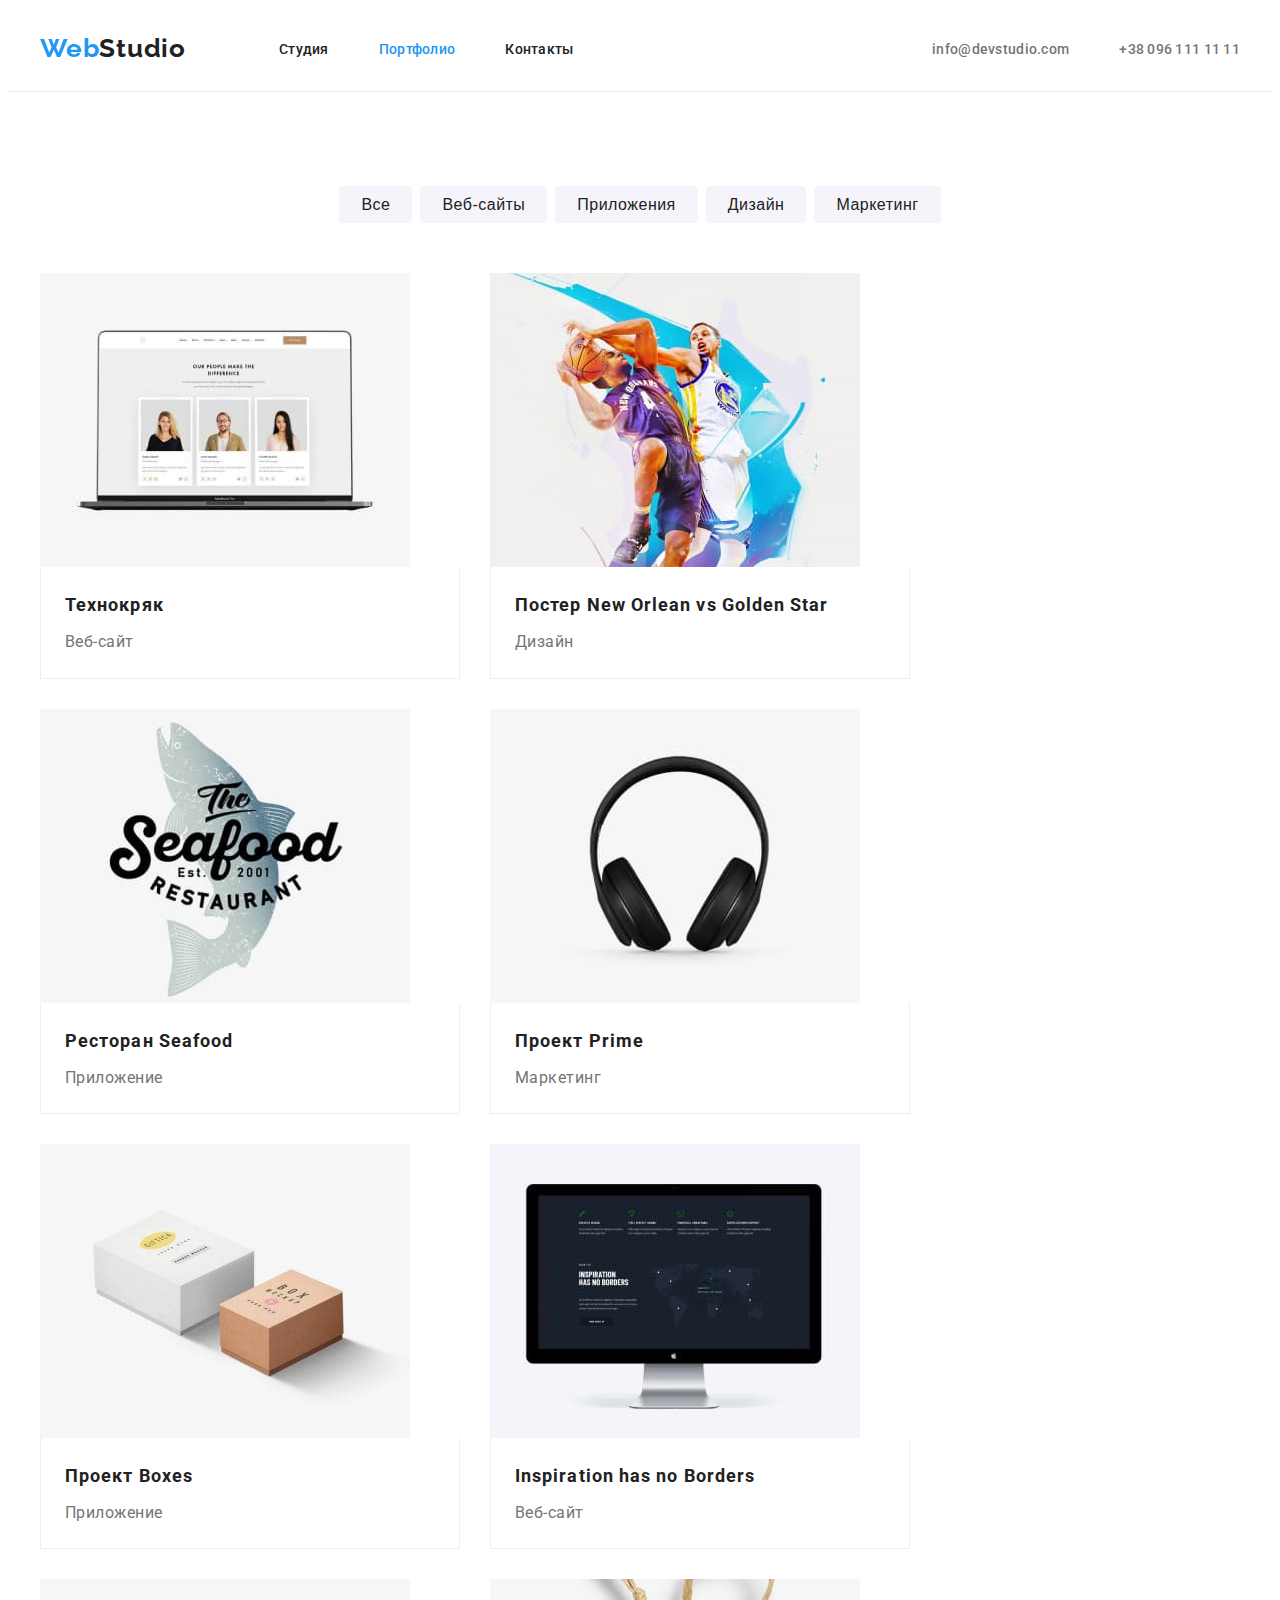
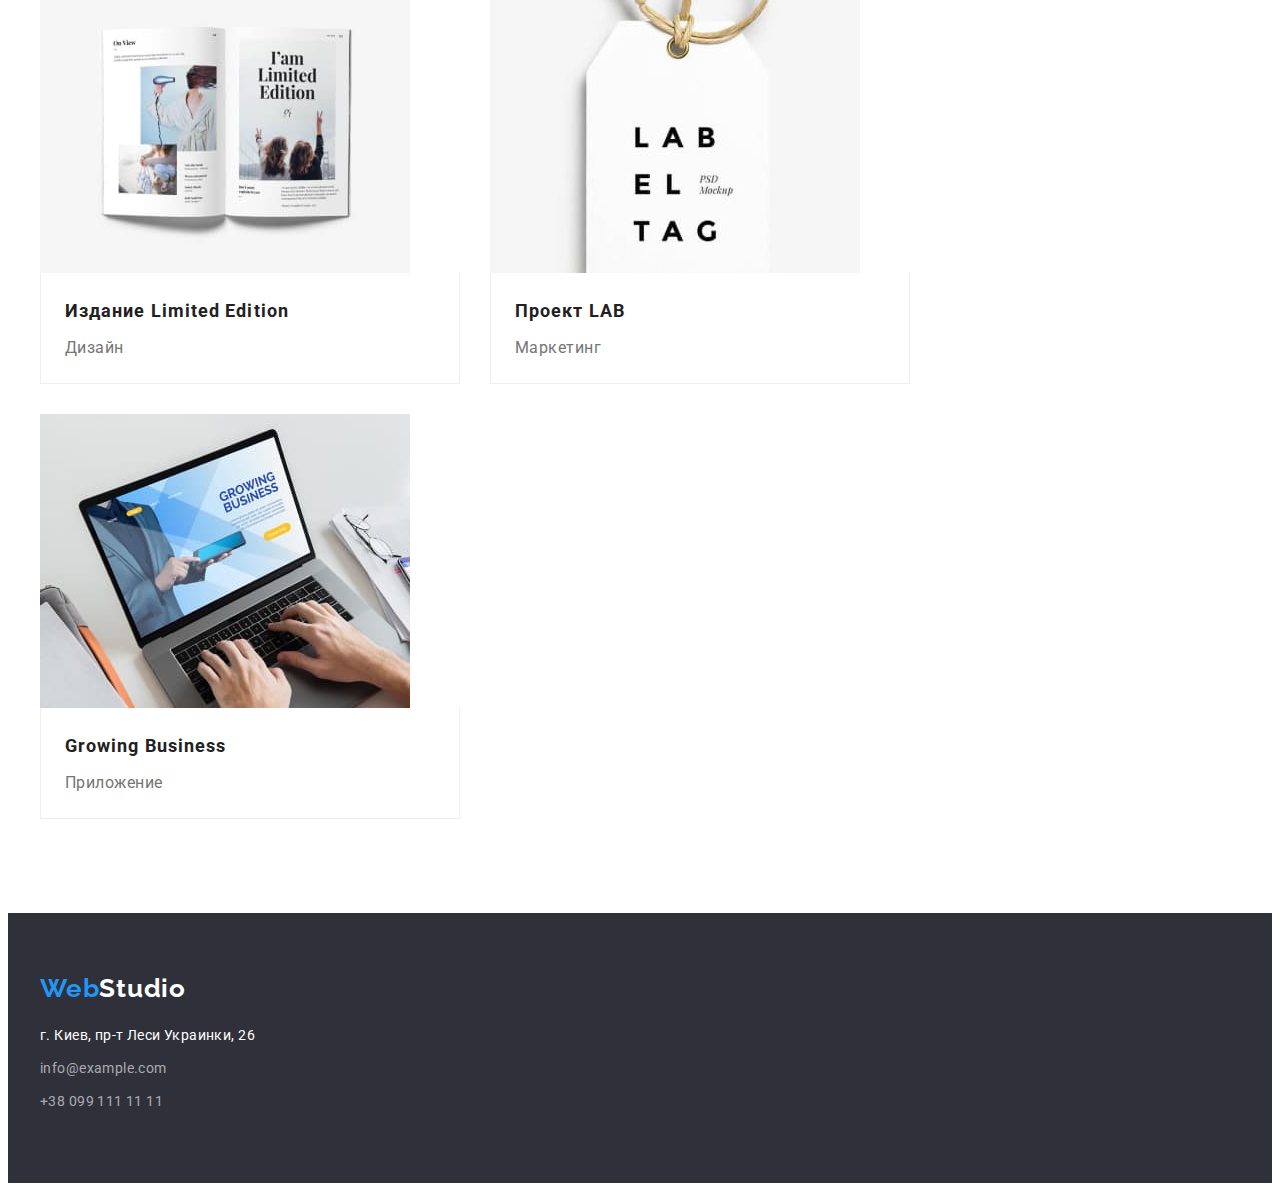
==== portfolio.html @ 21723111 "add margin/padding and flex" ====
<!DOCTYPE html>
<html lang="ru">
  <head>
    <meta charset="UTF-8" />
    <meta http-equiv="X-UA-Compatible" content="IE=edge" />
    <meta name="viewport" content="width=device-width, initial-scale=1.0" />
    <title>Portfolio</title>
    <link rel="preconnect" href="https://fonts.googleapis.com" />
    <link rel="preconnect" href="https://fonts.gstatic.com" crossorigin />
    <link
      href="https://fonts.googleapis.com/css2?family=Raleway:wght@700&family=Roboto:wght@400;500;700;900&display=swap"
      rel="stylesheet"
    />
    <link
      rel="stylesheet"
      href="https://cdnjs.cloudflare.com/ajax/libs/modern-normalize/1.1.0/modern-normalize.min.css"
      integrity="sha512-wpPYUAdjBVSE4KJnH1VR1HeZfpl1ub8YT/NKx4PuQ5NmX2tKuGu6U/JRp5y+Y8XG2tV+wKQpNHVUX03MfMFn9Q=="
      crossorigin="anonymous"
      referrerpolicy="no-referrer"
    />
    <link rel="stylesheet" href="./css/styles.css" />
  </head>
  <body>
    <header class="header">
      <div class="container">
        <a class="header-logo link" href="./index.html" lang="en"
          ><span class="logo-accent">Web</span>Studio</a
        >
        <nav class="header-nav">
          <ul class="header-nav-list list">
            <li class="header-nav-item">
              <a href="./index.html" class="header-nav-link link">Студия</a>
            </li>
            <li class="header-nav-item">
              <a href="./portfolio.html" class="header-nav-link link current">Портфолио</a>
            </li>
            <li class="header-nav-item">
              <a href="" class="header-nav-link link">Контакты</a>
            </li>
          </ul>
        </nav>
        <ul class="header-contacts list">
          <li class="header-contacts-item">
            <a href="mailto:info@devstudio.com" class="header-contacts-link link"
              >info@devstudio.com</a
            >
          </li>
          <li class="header-contacts-item">
            <a href="tel:+380961111111" class="header-contacts-link link">+38 096 111 11 11</a>
          </li>
        </ul>
      </div>
    </header>
    <main>
      <section class="projects section">
        <div class="container">
          <h1 class="visually-hidden">Портфолио</h1>
          <ul class="projects-filter list">
            <li class="projects-filter-item">
              <button type="button" class="projects-filter-btn">Все</button>
            </li>
            <li class="projects-filter-item">
              <button type="button" class="projects-filter-btn">Веб-сайты</button>
            </li>
            <li class="projects-filter-item">
              <button type="button" class="projects-filter-btn">Приложения</button>
            </li>
            <li class="projects-filter-item">
              <button type="button" class="projects-filter-btn">Дизайн</button>
            </li>
            <li class="projects-filter-item">
              <button type="button" class="projects-filter-btn">Маркетинг</button>
            </li>
          </ul>
          <ul class="projects-exaples-list list">
            <li class="projects-exaples-item">
              <a href="" class="projects-exaples-link link">
                <img
                  src="./images/portfolio/portfolio-img-1.jpg"
                  alt="Монитор с изображением сайта"
                  width="370"
                  height="294"
                />
                <div class="project-exaples-desc">
                  <h2 class="projects-exaples-title">Технокряк</h2>
                  <p class="projects-exaples-text">Веб-сайт</p>
                </div>
              </a>
            </li>
            <li class="projects-exaples-item">
              <a href="" class="projects-exaples-link link">
                <img
                  src="./images/portfolio/portfolio-img-2.jpg"
                  alt="Два баскетболиста с мячом"
                  width="370"
                  height="294"
                />
                <div class="project-exaples-desc">
                  <h2 class="projects-exaples-title">Постер New Orlean vs Golden Star</h2>
                  <p class="projects-exaples-text">Дизайн</p>
                </div>
              </a>
            </li>
            <li class="projects-exaples-item">
              <a href="" class="portfolio-exaples-link link">
                <img
                  src="./images/portfolio/portfolio-img-3.jpg"
                  alt="Логотип рыбного ресторана"
                  width="370"
                  height="294"
                />
                <div class="project-exaples-desc">
                  <h2 class="projects-exaples-title">Ресторан Seafood</h2>
                  <p class="projects-exaples-text">Приложение</p>
                </div>
              </a>
            </li>
            <li class="projects-exaples-item">
              <a href="" class="projects-exaples-link link">
                <img
                  src="./images/portfolio/portfolio-img-4.jpg"
                  alt="Наушники"
                  width="370"
                  height="294"
                />
                <div class="project-exaples-desc">
                  <h2 class="projects-exaples-title">Проект Prime</h2>
                  <p class="projects-exaples-text">Маркетинг</p>
                </div>
              </a>
            </li>
            <li class="projects-exaples-item">
              <a href="" class="projects-exaples-link link">
                <img
                  src="./images/portfolio/portfolio-img-5.jpg"
                  alt="Две коробки"
                  width="370"
                  height="294"
                />
                <div class="project-exaples-desc">
                  <h2 class="projects-exaples-title">Проект Boxes</h2>
                  <p class="projects-exaples-text">Приложение</p>
                </div>
              </a>
            </li>
            <li class="projectso-exaples-item">
              <a href="" class="projects-exaples-link link">
                <img
                  src="./images/portfolio/portfolio-img-6.jpg"
                  alt="Монитор компьютера"
                  width="370"
                  height="294"
                />
                <div class="project-exaples-desc">
                  <h2 class="projects-exaples-title">Inspiration has no Borders</h2>
                  <p class="projects-exaples-text">Веб-сайт</p>
                </div>
              </a>
            </li>
            <li class="projects-exaples-item">
              <a href="" class="projects-exaples-link link">
                <img
                  src="./images/portfolio/portfolio-img-7.jpg"
                  alt="Развернутый журнал"
                  width="370"
                  height="294"
                />
                <div class="project-exaples-desc">
                  <h2 class="projects-exaples-title">Издание Limited Edition</h2>
                  <p class="projects-exaples-text">Дизайн</p>
                </div>
              </a>
            </li>
            <li class="projects-exaples-item">
              <a href="" class="projects-exaples-link link">
                <img
                  src="./images/portfolio/portfolio-img-8.jpg"
                  alt="Бирка"
                  width="370"
                  height="294"
                />
                <div class="project-exaples-desc">
                  <h2 class="projects-exaples-title">Проект LAB</h2>
                  <p class="projects-exaples-text">Маркетинг</p>
                </div>
              </a>
            </li>
            <li class="projects-exaples-item">
              <a href="" class="projects-exaples-link link">
                <img
                  src="./images/portfolio/portfolio-img-9.jpg"
                  alt="Открытый лэптоп"
                  width="370"
                  height="294"
                />
                <div class="project-exaples-desc">
                  <h2 class="projects-exaples-title">Growing Business</h2>
                  <p class="projects-exaples-text">Приложение</p>
                </div>
              </a>
            </li>
          </ul>
        </div>
      </section>
    </main>
    <footer class="footer">
      <div class="container">
        <a href="./index.html" class="footer-logo link"
          ><span class="logo-accent">Web</span>Studio</a
        >
        <address class="footer-contacts">
          <ul class="footer-contacts-list list">
            <li class="footer-contacts-item">
              <a
                href="https://www.google.com/maps/d/viewer?mid=10uSM3H-mIU3GznYo2szRIEphczw&hl=en_US&ll=50.42732700000001%2C30.538092&z=17"
                target="_blank"
                rel="noopener noreferrer nofollow"
                class="footer-contacts-link link"
                >г. Киев, пр-т Леси Украинки, 26</a
              >
            </li>
            <li class="footer-contacts-item">
              <a href="mailto:info@example.com" class="footer-contacts-link link"
                >info@example.com</a
              >
            </li>
            <li class="footer-contacts-item">
              <a href="tel:+380991111111" class="footer-contacts-link link">+38 099 111 11 11</a>
            </li>
          </ul>
        </address>
      </div>
    </footer>
  </body>
</html>
---- css/styles.css ----
:root {
  --main-title-color: #212121;
  --main-text-color: #757575;
  --accent-color: #2196f3;
  --main-background-color: #ffffff;
  --second-background-color: #f5f4fa;
  --main-logo-color: #212121;
  --second-logo-color: #ffffff;
  --hero-color: #ffffff;
  --typical-margin: 30px;
}

p,
h1,
h2,
h3,
h4,
h5,
h6 {
  margin: 0;
}

ul {
  margin: 0;
  padding-left: 0;
}

button {
  cursor: pointer;
}

img {
  display: block;
  max-width: 100%;
  height: auto;
}

body {
  font-family: 'Roboto', sans-serif;
  color: var(--main-title-color);
  background-color: var(--main-background-color);
}

.list {
  list-style: none;
}

.link {
  text-decoration: none;
}

.container {
  width: 1200px;
  padding-left: 15px;
  padding-right: 15px;
  margin: 0 auto;
  /* outline: 1px solid red; */
}

.section {
  padding-top: 94px;
  padding-bottom: 94px;
}
/*----------------------HEADER----------------------*/
.header {
  padding-top: 24px;
  padding-bottom: 25px;
  border-bottom: 1px solid #ececec;
}

.header .container {
  display: flex;
  align-items: center;
}

.header-logo {
  font-family: 'Raleway', sans-serif;
  font-weight: 700;
  font-size: 26px;
  line-height: 1.29;
  letter-spacing: 0.03em;
  color: var(--main-logo-color);
  margin-right: 93px;
}

.logo-accent {
  color: var(--accent-color);
}

.header-nav-list {
  display: flex;
}

.header-nav-item:not(:last-child),
.header-contacts-item:not(:last-child) {
  margin-right: 50px;
}

.header-nav-link {
  font-weight: 500;
  font-size: 14px;
  line-height: 1.14;
  letter-spacing: 0.02em;
  color: inherit;
  padding-top: 24px;
  padding-bottom: 24px;
}

.header-nav-link:hover,
.header-nav-link:focus {
  color: var(--accent-color);
}

.header-nav-link.current {
  color: var(--accent-color);
}

.header-contacts {
  display: flex;
  margin-left: auto;
}

.header-contacts-link {
  font-weight: 500;
  font-size: 14px;
  line-height: 1.14;
  letter-spacing: 0.02em;
  color: #757575;
}

.header-contacts-item:hover,
.header-contacts-item:focus {
  color: var(--accent-color);
}

/*----------------------HERO----------------------*/
.hero {
  background-color: #2f303a;
}

.hero-content {
  padding-top: 200px;
  padding-bottom: 200px;
}

.hero-title {
  font-weight: 900;
  font-size: 44px;
  line-height: 1.36;
  letter-spacing: 0.06em;
  text-transform: uppercase;
  color: var(--hero-color);
  text-align: center;
  max-width: 696px;
  margin-bottom: var(--typical-margin);
  margin-left: auto;
  margin-right: auto;
}

.hero-btn {
  font-weight: 700;
  font-size: 16px;
  line-height: 1.88;
  letter-spacing: 0.06em;
  color: var(--hero-color);
  background-color: var(--accent-color);
  display: block;
  margin: 0 auto;
  border-radius: 4px;
  border: none;
  min-width: 200px;
  min-height: 50px;
}

.hero-btn:hover,
.hero-btn:focus {
  background-color: #188ce8;
}

/*----------------------BENEFITS----------------------*/
.benefits {
  padding-bottom: 0;
}

.visually-hidden {
  position: absolute;
  white-space: nowrap;
  width: 1px;
  height: 1px;
  overflow: hidden;
  border: 0;
  padding: 0;
  clip: rect(0 0 0 0);
  clip-path: inset(50%);
  margin: -1px;
}

.benefits-list {
  display: flex;
  margin-left: -30px;
}

.benefits-item {
  width: calc((100% - 120px) / 4);
  margin-left: var(--typical-margin);
}

.benefits-subtitle {
  font-size: 14px;
  line-height: 1.14;
  letter-spacing: 0.03em;
  text-transform: uppercase;
  margin-bottom: 10px;
}

.benefits-text {
  font-size: 14px;
  line-height: 1.71;
  letter-spacing: 0.03em;
  color: var(--main-text-color);
}

/*----------------------ABOUT----------------------*/
.section-title {
  font-size: 36px;
  line-height: 1.17;
  text-align: center;
  letter-spacing: 0.03em;
  margin-bottom: 50px;
}

.about-list {
  display: flex;
  margin-left: -30px;
}

.about-item {
  flex-basis: calc(100% / 3 -30px);
  margin-left: var(--typical-margin);
}

/*----------------------TEAM----------------------*/
.team {
  background-color: var(--second-background-color);
}

.team-list {
  display: flex;
  margin-left: -30px;
}

.team-item {
  flex-basis: calc((100% - 120px) / 4);
  margin-left: var(--typical-margin);
}

.team-subtitle {
  font-weight: 500;
  font-size: 16px;
  line-height: 1.19;
  letter-spacing: 0.03em;
  margin-bottom: 10px;
}

.team-text {
  font-size: 16px;
  line-height: 1.19;
  letter-spacing: 0.03em;
  color: var(--main-text-color);
}

.team-item-desc {
  background-color: var(--main-background-color);
  width: 270px;
  padding-top: 30px;
  padding-bottom: 30px;
  text-align: center;
  border-radius: 0px 0px 4px 4px;
}

/*----------------------FOOTER----------------------*/
.footer {
  background-color: #2f303a;
  padding-top: 60px;
  padding-bottom: 60px;
}

.footer-logo {
  font-family: 'Raleway', sans-serif;
  font-weight: 700;
  font-size: 26px;
  line-height: 1.19;
  letter-spacing: 0.03em;
  color: var(--second-logo-color);
}

.footer-contacts {
  font-style: normal;
  margin-top: 20px;
}

.footer-contacts-item {
  margin-bottom: 9px;
}

.footer-contacts-link {
  font-size: 14px;
  line-height: 1.71;
  letter-spacing: 0.03em;
  color: rgba(255, 255, 255, 0.6);
}

.footer-contacts [href*='www.google.com/maps/'] {
  color: #ffffff;
}

.footer-contacts-link:hover,
.footer-contacts-link:focus {
  color: var(--accent-color);
}

/*----------------------PORTFOLIO----------------------*/
.projects-filter {
  margin-bottom: 50px;
  display: flex;
  justify-content: center;
}

.projects-filter-btn {
  font-weight: 500;
  font-size: 16px;
  line-height: 1.62;
  letter-spacing: 0.03em;
  color: inherit;
  background-color: #f5f4fa;
  padding: 6px 22px;
  border-radius: 4px;
  border: none;
}

.projects-filter-item:not(:last-child) {
  margin-right: 8px;
}

.projects-filter-btn:hover,
.projects-filter-btn:focus {
  color: #ffffff;
  background-color: var(--accent-color);
}

.projects-exaples-list {
  display: flex;
  flex-wrap: wrap;
  gap: 30px;
}

.projects-exaples-title {
  font-size: 18px;
  line-height: 2;
  letter-spacing: 0.06em;
  color: var(--main-title-color);
  margin-bottom: 4px;
}

.projects-exaples-text {
  font-size: 16px;
  line-height: 1.88;
  letter-spacing: 0.03em;
  color: var(--main-text-color);
}

.project-exaples-desc {
  background-color: var(--main-background-color);
  width: 370px;
  padding: 20px 24px;
  border: 1px solid #eeeeee;
  border-top: 0;
}
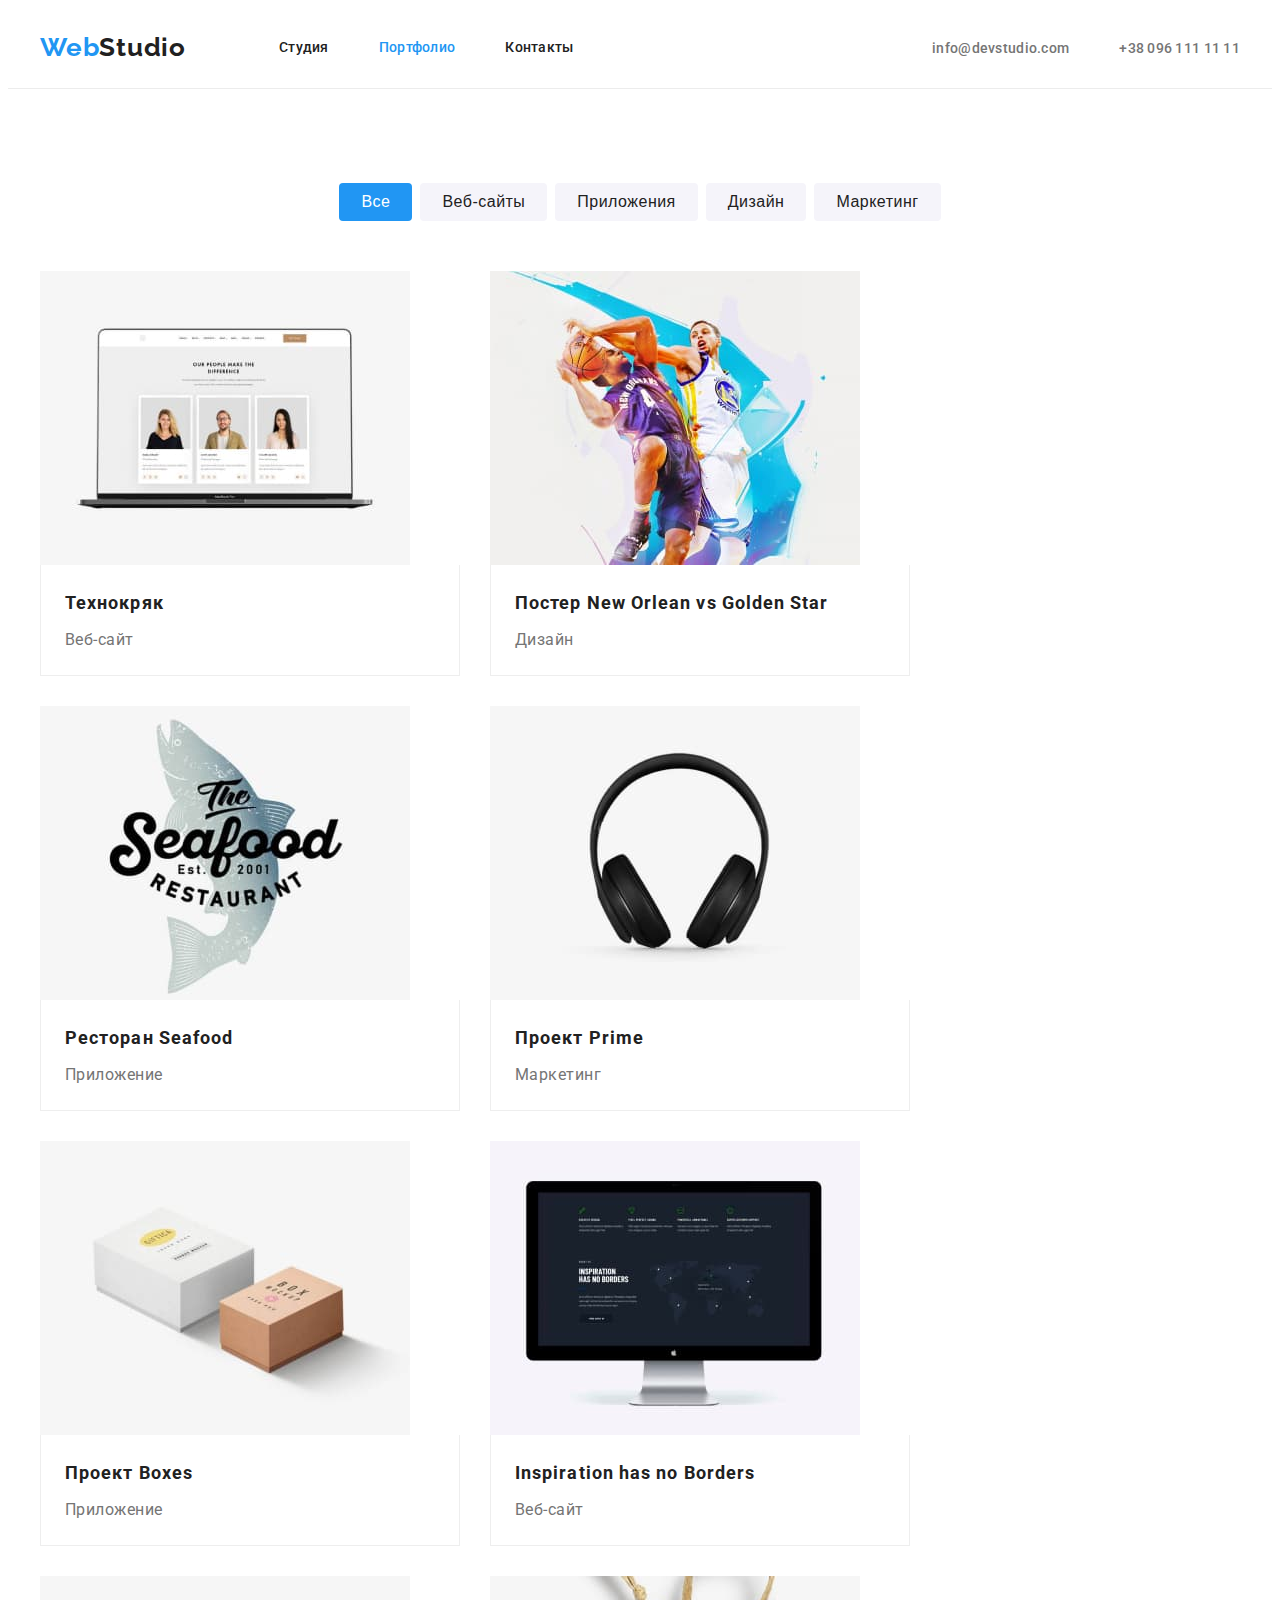
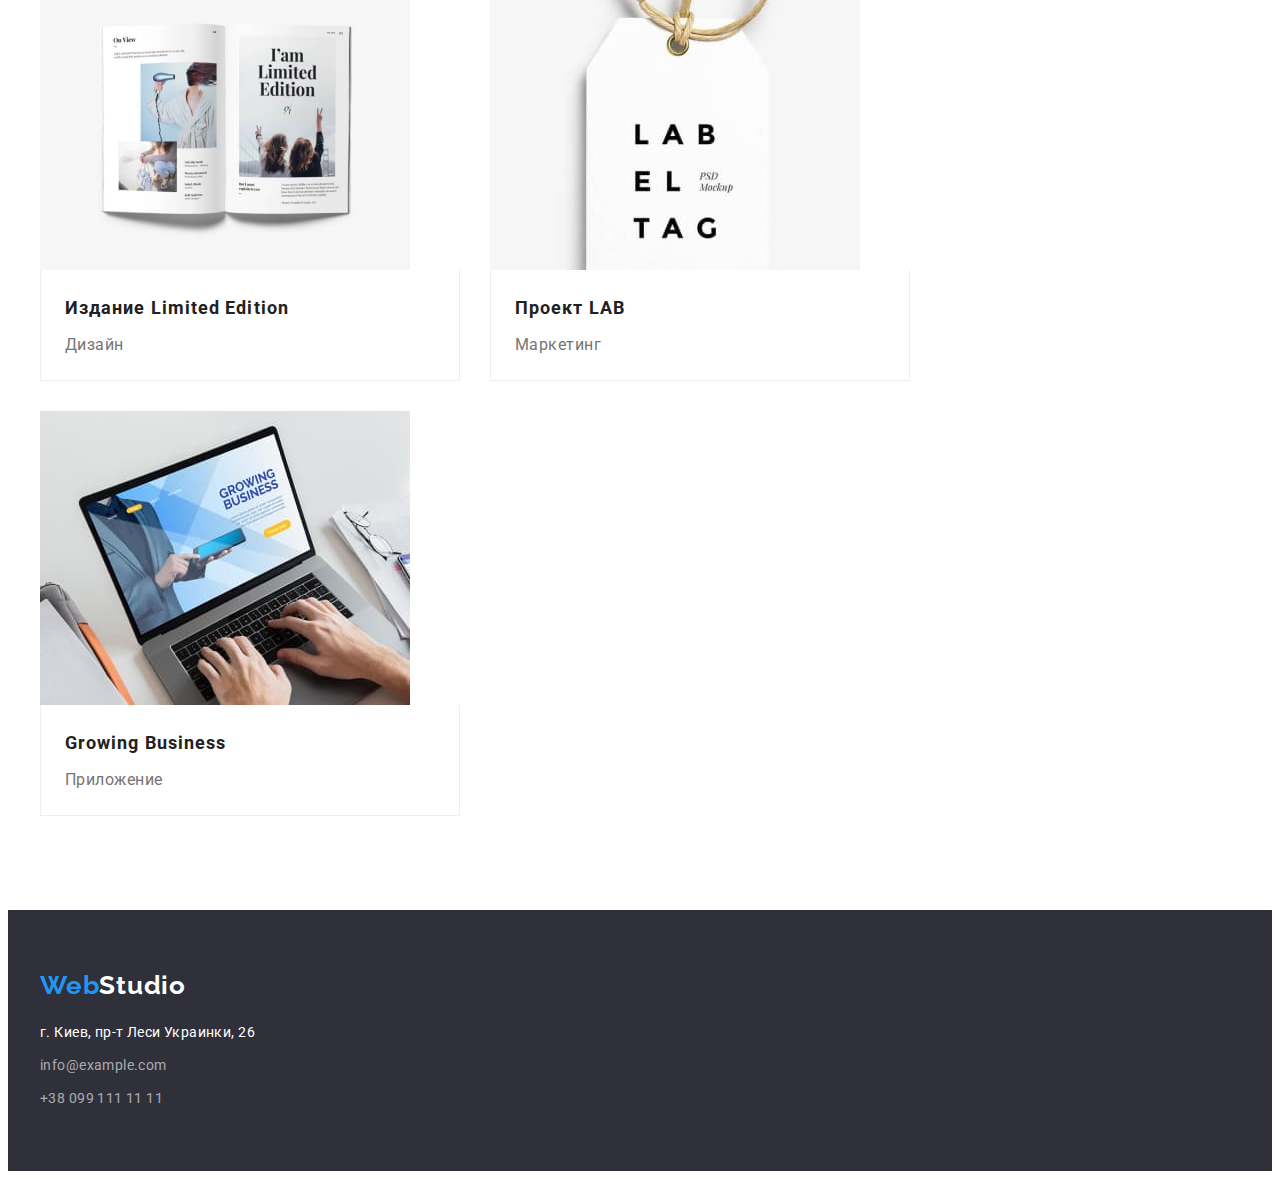
==== commit 395d5acb: "add lch in footer, change gap, correct hero" ====
--- a/portfolio.html
+++ b/portfolio.html
@@ -57,7 +57,7 @@
           <h1 class="visually-hidden">Портфолио</h1>
           <ul class="projects-filter list">
             <li class="projects-filter-item">
-              <button type="button" class="projects-filter-btn">Все</button>
+              <button type="button" class="projects-filter-btn btn-curent">Все</button>
             </li>
             <li class="projects-filter-item">
               <button type="button" class="projects-filter-btn">Веб-сайты</button>
@@ -143,7 +143,7 @@
                 </div>
               </a>
             </li>
-            <li class="projectso-exaples-item">
+            <li class="projects-exaples-item">
               <a href="" class="projects-exaples-link link">
                 <img
                   src="./images/portfolio/portfolio-img-6.jpg"
--- a/css/styles.css
+++ b/css/styles.css
@@ -10,6 +10,7 @@
   --typical-margin: 30px;
 }
 
+/* -----Частковий reset стилів----*/
 p,
 h1,
 h2,
@@ -35,18 +36,21 @@
   height: auto;
 }
 
+.list {
+  list-style: none;
+}
+
+.link {
+  text-decoration: none;
+  color: currentColor;
+}
+
+/*---------Загальні стилі----------  */
+
 body {
   font-family: 'Roboto', sans-serif;
   color: var(--main-title-color);
   background-color: var(--main-background-color);
-}
-
-.list {
-  list-style: none;
-}
-
-.link {
-  text-decoration: none;
 }
 
 .container {
@@ -63,8 +67,6 @@
 }
 /*----------------------HEADER----------------------*/
 .header {
-  padding-top: 24px;
-  padding-bottom: 25px;
   border-bottom: 1px solid #ececec;
 }
 
@@ -97,13 +99,13 @@
 }
 
 .header-nav-link {
+  display: block;
   font-weight: 500;
   font-size: 14px;
   line-height: 1.14;
   letter-spacing: 0.02em;
-  color: inherit;
-  padding-top: 24px;
-  padding-bottom: 24px;
+  padding-top: 32px;
+  padding-bottom: 32px;
 }
 
 .header-nav-link:hover,
@@ -136,9 +138,6 @@
 /*----------------------HERO----------------------*/
 .hero {
   background-color: #2f303a;
-}
-
-.hero-content {
   padding-top: 200px;
   padding-bottom: 200px;
 }
@@ -201,7 +200,7 @@
 }
 
 .benefits-item {
-  width: calc((100% - 120px) / 4);
+  flex-basis: calc((100% - 120px) / 4);
   margin-left: var(--typical-margin);
 }
 
@@ -299,7 +298,7 @@
   margin-top: 20px;
 }
 
-.footer-contacts-item {
+.footer-contacts-item:not(:last-child) {
   margin-bottom: 9px;
 }
 
@@ -348,10 +347,20 @@
   background-color: var(--accent-color);
 }
 
+.btn-curent {
+  color: #ffffff;
+  background-color: var(--accent-color);
+}
+
 .projects-exaples-list {
   display: flex;
   flex-wrap: wrap;
-  gap: 30px;
+  margin: -15px;
+}
+
+.projects-exaples-item {
+  flex-basis: calc((100% - 90px) / 3);
+  margin: 15px;
 }
 
 .projects-exaples-title {
